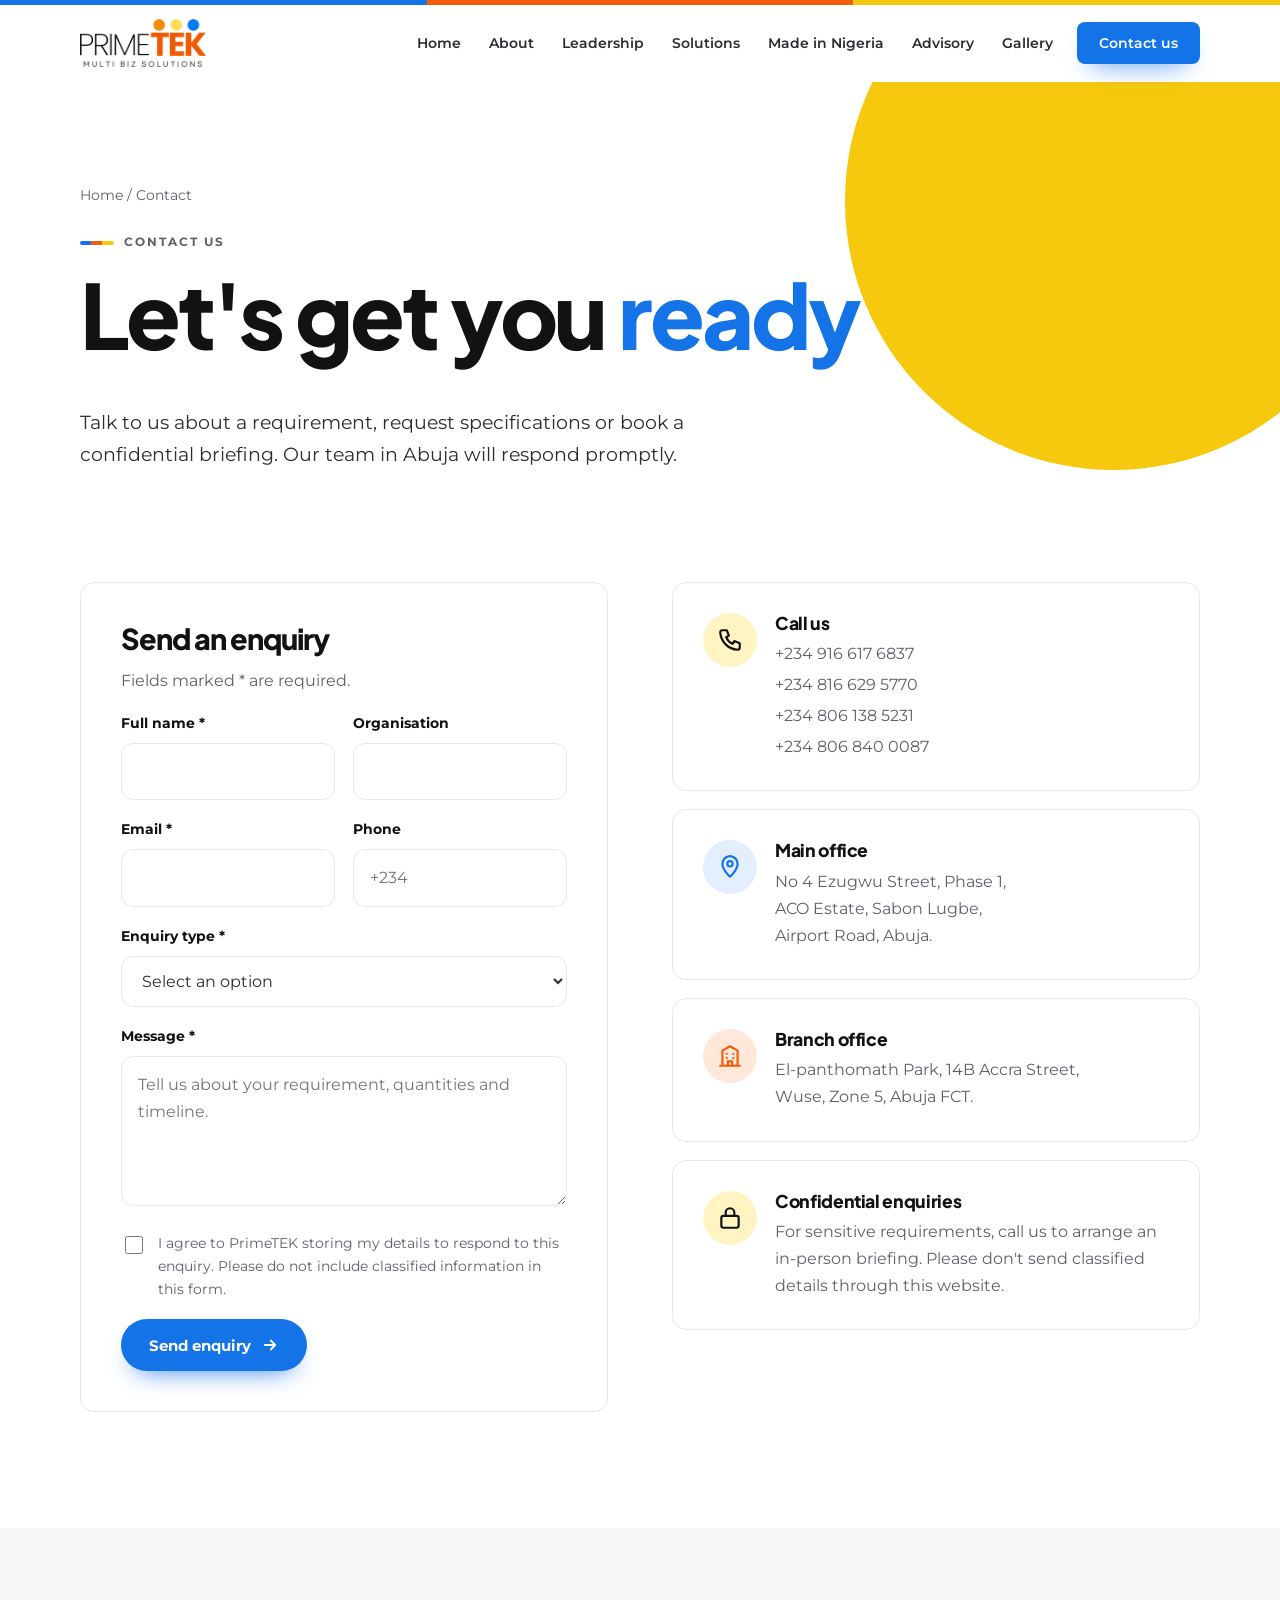
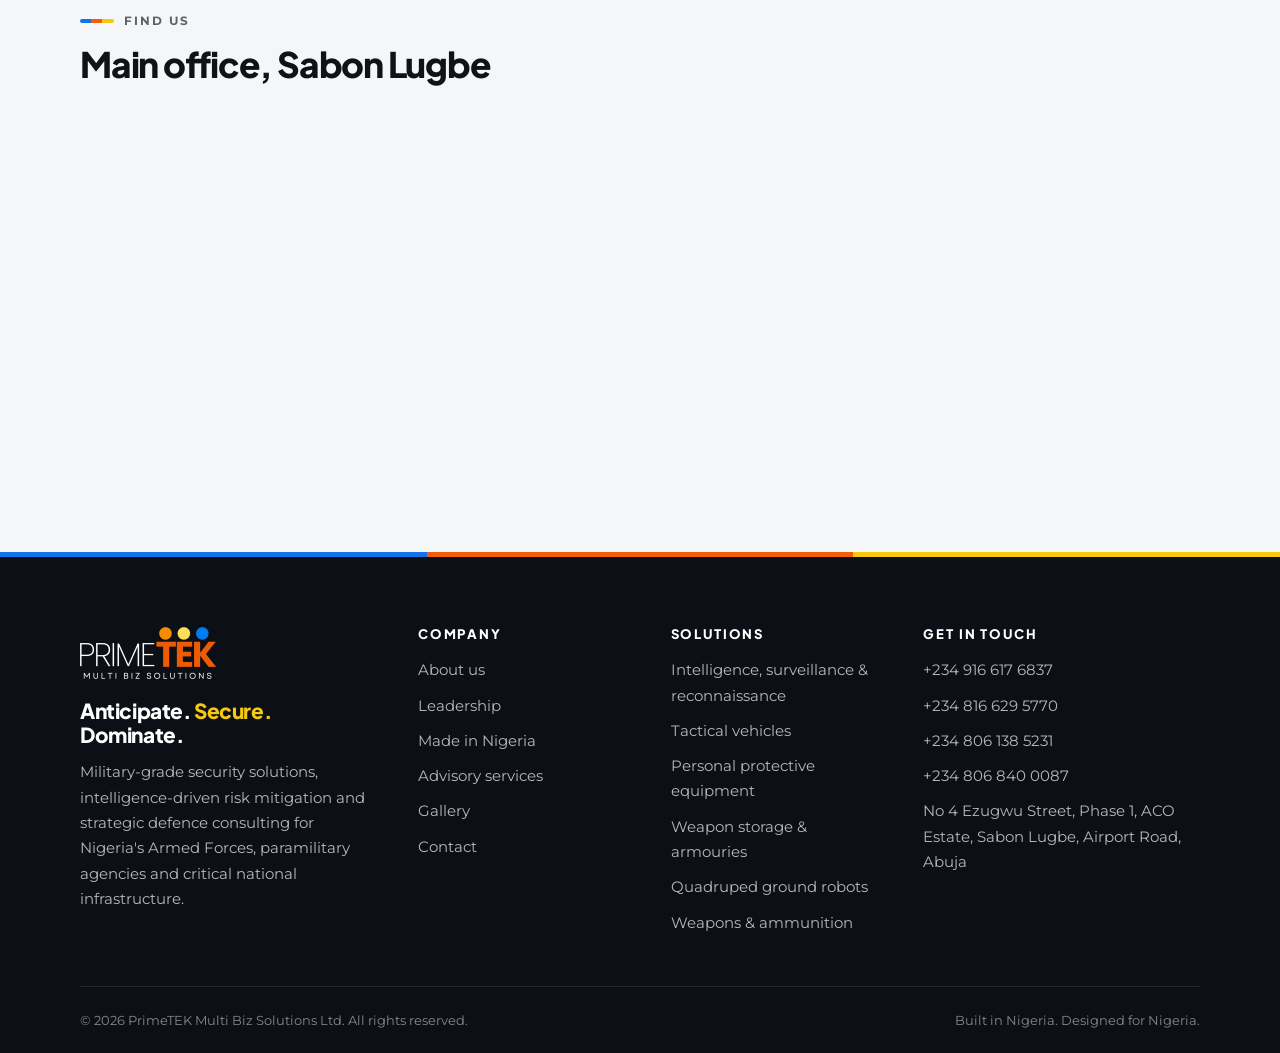
==== contact.html @ e17d9fa5 "Initial commit" ====
<!DOCTYPE html>
<html lang="en" class="no-js">
<head>
  <meta charset="utf-8">
  <meta name="viewport" content="width=device-width, initial-scale=1">
  <title>Contact Us | PrimeTEK Multi Biz Solutions</title>
  <meta name="description" content="Contact PrimeTEK Multi Biz Solutions in Abuja. Main office at ACO Estate, Sabon Lugbe, Airport Road; branch office at Accra Street, Wuse Zone 5.">
  <meta name="theme-color" content="#1473e6">
  <meta property="og:type" content="website">
  <meta property="og:site_name" content="PrimeTEK Multi Biz Solutions">
  <meta property="og:title" content="Contact Us | PrimeTEK Multi Biz Solutions">
  <meta property="og:description" content="Contact PrimeTEK Multi Biz Solutions in Abuja. Main office at ACO Estate, Sabon Lugbe, Airport Road; branch office at Accra Street, Wuse Zone 5.">
  <meta property="og:image" content="assets/img/hero-mrap.webp">
  <link rel="icon" href="assets/img/favicon.svg" type="image/svg+xml">
  <link rel="preconnect" href="https://fonts.googleapis.com">
  <link rel="preconnect" href="https://fonts.gstatic.com" crossorigin>
  <link href="https://fonts.googleapis.com/css2?family=Montserrat:wght@400;500;600;700&family=Plus+Jakarta+Sans:wght@600;700;800&display=swap" rel="stylesheet">
  <link rel="stylesheet" href="assets/css/styles.css">
</head>
<body>
  <a class="skip-link" href="#main">Skip to content</a>
  <div class="tri-rule" aria-hidden="true"></div>
  <header class="site-header">
    <div class="wrap">
      <nav class="nav" aria-label="Primary">
        <a class="brand" href="index.html" aria-label="PrimeTEK Multi Biz Solutions home">
          <img src="assets/img/logo.webp" alt="PrimeTEK Multi Biz Solutions" width="544" height="208">
        </a>
        <button class="menu-toggle" aria-label="Menu" aria-expanded="false" aria-controls="nav-links"><span></span></button>
        <ul class="nav-links" id="nav-links">
          <li><a href="index.html">Home</a></li>
          <li><a href="about.html">About</a></li>
          <li><a href="leadership.html">Leadership</a></li>
          <li class="has-sub"><a href="solutions.html">Solutions</a><ul class="sub-menu"><li><a href="anticipate.html"><strong>Anticipate</strong><span>ISR, drones, satellite &amp; early warning</span></a></li><li><a href="secure.html"><strong>Secure</strong><span>Vehicles, watercraft, PPE &amp; armouries</span></a></li><li><a href="dominate.html"><strong>Dominate</strong><span>Robotics, weapons &amp; ammunition</span></a></li></ul></li>
          <li><a href="manufacturing.html">Made in Nigeria</a></li>
          <li><a href="advisory.html">Advisory</a></li>
          <li><a href="gallery.html">Gallery</a></li>
          <li class="nav-cta"><a class="btn btn-primary" href="contact.html">Contact us</a></li>
        </ul>
      </nav>
    </div>
  </header>

  <main id="main">
    <section class="page-hero">
      <span class="circle circle-yellow" aria-hidden="true"></span>
      <div class="wrap">
        <p class="breadcrumb"><a href="index.html">Home</a> / Contact</p>
        <span class="eyebrow">Contact us</span>
        <h1>Let's get you <span class="hl-blue">ready</span></h1>
        <p class="lead">Talk to us about a requirement, request specifications or book a confidential briefing. Our team in Abuja will respond promptly.</p>
      </div>
    </section>

    <section class="section" style="padding-top:0">
      <div class="wrap grid-2" style="align-items:start">
        <div class="reveal">
          <div class="card" style="padding:clamp(24px,4vw,40px)">
            <h2 style="font-size:1.8rem">Send an enquiry</h2>
            <p class="muted">Fields marked * are required.</p>
            <form class="form" data-contact-form novalidate>
              <div class="row">
                <div class="field">
                  <label for="name">Full name *</label>
                  <input id="name" name="name" type="text" autocomplete="name" required>
                  <p class="err">Please enter your name.</p>
                </div>
                <div class="field">
                  <label for="org">Organisation</label>
                  <input id="org" name="organisation" type="text" autocomplete="organization">
                </div>
              </div>
              <div class="row">
                <div class="field">
                  <label for="email">Email *</label>
                  <input id="email" name="email" type="email" autocomplete="email" required>
                  <p class="err">Please enter a valid email address.</p>
                </div>
                <div class="field">
                  <label for="phone">Phone</label>
                  <input id="phone" name="phone" type="tel" autocomplete="tel" placeholder="+234">
                </div>
              </div>
              <div class="field">
                <label for="topic">Enquiry type *</label>
                <select id="topic" name="topic" required>
                  <option value="">Select an option</option>
                  <option value="procurement">Procurement &amp; quotations</option>
                  <option value="isr">ISR &amp; surveillance systems</option>
                  <option value="counter-uas">Counter-UAS</option>
                  <option value="vehicles">Vehicles &amp; protected mobility</option>
                  <option value="advisory">Advisory &amp; consulting</option>
                  <option value="partnership">Partnership</option>
                  <option value="media">Media &amp; exhibitions</option>
                  <option value="careers">Careers</option>
                  <option value="other">Other</option>
                </select>
                <p class="err">Please choose an enquiry type.</p>
              </div>
              <div class="field">
                <label for="message">Message *</label>
                <textarea id="message" name="message" required placeholder="Tell us about your requirement, quantities and timeline."></textarea>
                <p class="err">Please enter a message.</p>
              </div>
              <label class="consent">
                <input type="checkbox" name="consent" required>
                <span>I agree to PrimeTEK storing my details to respond to this enquiry. Please do not include classified information in this form.</span>
              </label>
              <button class="btn btn-primary" type="submit" style="justify-self:start">Send enquiry <svg viewBox="0 0 24 24" fill="none" stroke="currentColor" stroke-width="2.4" stroke-linecap="round" stroke-linejoin="round" aria-hidden="true"><path d="M5 12h14M13 6l6 6-6 6"/></svg></button>
              <p class="form-note" tabindex="-1" role="status">Thank you. Your enquiry has been received and a member of our team will be in touch shortly.</p>
            </form>
          </div>
        </div>

        <div class="reveal" style="display:grid;gap:18px">
          <div class="card contact-card">
            <div class="icon"><svg viewBox="0 0 24 24" fill="none" stroke="currentColor" stroke-width="2" stroke-linecap="round" stroke-linejoin="round" aria-hidden="true"><path d="M5 3h4l2 5-2.5 1.5a11 11 0 0 0 6 6L16 13l5 2v4a2 2 0 0 1-2 2A17 17 0 0 1 3 5a2 2 0 0 1 2-2z"/></svg></div>
            <div>
              <h3>Call us</h3>
              <div class="phones">
                <a href="tel:+2349166176837">+234 916 617 6837</a>
                <a href="tel:+2348166295770">+234 816 629 5770</a>
                <a href="tel:+2348061385231">+234 806 138 5231</a>
                <a href="tel:+2348068400087">+234 806 840 0087</a>
              </div>
            </div>
          </div>
          <div class="card contact-card">
            <div class="icon blue"><svg viewBox="0 0 24 24" fill="none" stroke="currentColor" stroke-width="2" stroke-linecap="round" stroke-linejoin="round" aria-hidden="true"><path d="M12 21s-7-6.2-7-12a7 7 0 0 1 14 0c0 5.8-7 12-7 12z"/><circle cx="12" cy="9" r="2.5"/></svg></div>
            <div>
              <h3>Main office</h3>
              <p>No 4 Ezugwu Street, Phase 1,<br>ACO Estate, Sabon Lugbe,<br>Airport Road, Abuja.</p>
            </div>
          </div>
          <div class="card contact-card">
            <div class="icon orange"><svg viewBox="0 0 24 24" fill="none" stroke="currentColor" stroke-width="2" stroke-linecap="round" stroke-linejoin="round" aria-hidden="true"><path d="M3 21h18M5 21V7l7-4 7 4v14"/><path d="M9 10h.01M15 10h.01M9 14h.01M15 14h.01M10 21v-4h4v4"/></svg></div>
            <div>
              <h3>Branch office</h3>
              <p>El-panthomath Park, 14B Accra Street,<br>Wuse, Zone 5, Abuja FCT.</p>
            </div>
          </div>
          <div class="card contact-card">
            <div class="icon"><svg viewBox="0 0 24 24" fill="none" stroke="currentColor" stroke-width="2" stroke-linecap="round" stroke-linejoin="round" aria-hidden="true"><rect x="4" y="10" width="16" height="11" rx="2"/><path d="M8 10V7a4 4 0 0 1 8 0v3"/></svg></div>
            <div>
              <h3>Confidential enquiries</h3>
              <p>For sensitive requirements, call us to arrange an in-person briefing. Please don't send classified details through this website.</p>
            </div>
          </div>
        </div>
      </div>
    </section>

    <section class="section-tight bg-soft">
      <div class="wrap">
        <div class="section-head reveal" style="margin-bottom:24px">
          <span class="eyebrow">Find us</span>
          <h2 style="font-size:clamp(1.6rem,3vw,2.2rem)">Main office, Sabon Lugbe</h2>
        </div>
        <iframe class="map-frame reveal" title="Map showing PrimeTEK main office in ACO Estate, Sabon Lugbe, Abuja" loading="lazy" referrerpolicy="no-referrer-when-downgrade" src="https://maps.google.com/maps?q=ACO%20Estate%20Sabon%20Lugbe%20Airport%20Road%20Abuja&amp;z=14&amp;output=embed"></iframe>
      </div>
    </section>
  </main>

  <footer class="site-footer">
    <div class="tri-rule" aria-hidden="true"></div>
    <div class="wrap">
      <div class="footer-grid">
        <div class="footer-brand">
          <img src="assets/img/logo-white.webp" alt="PrimeTEK Multi Biz Solutions" width="544" height="208">
          <p class="motto"><span>Anticipate.</span> <span>Secure.</span> <span>Dominate.</span></p>
          <p>Military-grade security solutions, intelligence-driven risk mitigation and strategic defence consulting for Nigeria's Armed Forces, paramilitary agencies and critical national infrastructure.</p>
        </div>
        <div>
          <h4>Company</h4>
          <ul>
            <li><a href="about.html">About us</a></li>
            <li><a href="leadership.html">Leadership</a></li>
            <li><a href="manufacturing.html">Made in Nigeria</a></li>
            <li><a href="advisory.html">Advisory services</a></li>
            <li><a href="gallery.html">Gallery</a></li>
            <li><a href="contact.html">Contact</a></li>
          </ul>
        </div>
        <div>
          <h4>Solutions</h4>
          <ul>
            <li><a href="anticipate.html">Intelligence, surveillance &amp; reconnaissance</a></li>
            <li><a href="secure.html#vehicles">Tactical vehicles</a></li>
            <li><a href="secure.html#ppe">Personal protective equipment</a></li>
            <li><a href="secure.html#armouries">Weapon storage &amp; armouries</a></li>
            <li><a href="dominate.html#robotics">Quadruped ground robots</a></li>
            <li><a href="dominate.html#weapons">Weapons &amp; ammunition</a></li>
          </ul>
        </div>
        <div>
          <h4>Get in touch</h4>
          <ul>
            <li><a href="tel:+2349166176837">+234 916 617 6837</a></li>
            <li><a href="tel:+2348166295770">+234 816 629 5770</a></li>
            <li><a href="tel:+2348061385231">+234 806 138 5231</a></li>
            <li><a href="tel:+2348068400087">+234 806 840 0087</a></li>
            <li>No 4 Ezugwu Street, Phase 1, ACO Estate, Sabon Lugbe, Airport Road, Abuja</li>
          </ul>
        </div>
      </div>
      <div class="footer-bottom">
        <span>&copy; <span data-year>2026</span> PrimeTEK Multi Biz Solutions Ltd. All rights reserved.</span>
        <span>Built in Nigeria. Designed for Nigeria.</span>
      </div>
    </div>
  </footer>

  <script src="assets/js/main.js" defer></script>
</body>
</html>
---- assets/css/styles.css ----
/* PrimeTEK Multi Biz Solutions — site styles
   Visual language taken from the company brochure: white pages, heavy
   geometric headings with one accent word, large flat circles in yellow,
   blue and orange, and a thin tri-colour rule along the top edge. */

:root {
  --yellow: #f6c90e;
  --yellow-soft: #fff4c2;
  --blue: #1473e6;
  --blue-deep: #0b4fb0;
  --orange: #f25c0a;
  --ink: #111214;
  --ink-2: #2b2d31;
  --muted: #5d6169;
  --line: #e6e7ea;
  --paper: #ffffff;
  --paper-2: #f5f6f8;
  --night: #0c0f16;

  --font-display: "Plus Jakarta Sans", "Segoe UI", system-ui, sans-serif;
  --font-body: "Montserrat", "Segoe UI", system-ui, sans-serif;

  --wrap: 1200px;
  --gutter: clamp(16px, 4vw, 40px);
  --radius: 14px;
  --shadow: 0 18px 40px -22px rgba(17, 18, 20, .35);
  --ease: cubic-bezier(.2, .7, .2, 1);
}

*, *::before, *::after { box-sizing: border-box; }
html { scroll-behavior: smooth; -webkit-text-size-adjust: 100%; }
body {
  margin: 0;
  background: var(--paper);
  color: var(--ink-2);
  font: 400 16px/1.7 var(--font-body);
  overflow-x: hidden;
}
img { max-width: 100%; height: auto; display: block; }
a { color: inherit; }
button, input, select, textarea { font: inherit; color: inherit; }
:focus-visible { outline: 3px solid var(--blue); outline-offset: 3px; border-radius: 4px; }

.skip-link {
  position: absolute; left: 12px; top: -60px; z-index: 200;
  background: var(--ink); color: #fff; padding: 10px 16px; border-radius: 8px; text-decoration: none;
}
.skip-link:focus { top: 12px; }

.wrap { width: 100%; max-width: var(--wrap); margin: 0 auto; padding: 0 var(--gutter); }

/* ---------- Typography ---------- */
h1, h2, h3, h4 {
  font-family: var(--font-display);
  color: var(--ink);
  font-weight: 800;
  letter-spacing: -0.035em;
  line-height: 1.05;
  margin: 0 0 .5em;
}
h1 { font-size: clamp(2.6rem, 7vw, 5.6rem); }
h2 { font-size: clamp(2rem, 4.4vw, 3.3rem); }
h3 { font-size: clamp(1.25rem, 2vw, 1.55rem); letter-spacing: -0.02em; line-height: 1.2; }
h4 { font-size: 1.05rem; letter-spacing: -0.01em; }
p { margin: 0 0 1.1em; }
.lead { font-size: clamp(1.05rem, 1.5vw, 1.2rem); color: var(--ink-2); }
.muted { color: var(--muted); }

.hl-yellow { color: var(--yellow); }
.hl-blue { color: var(--blue); }
.hl-orange { color: var(--orange); }

.eyebrow {
  display: inline-flex; align-items: center; gap: 10px;
  font: 700 .78rem/1 var(--font-body);
  text-transform: uppercase; letter-spacing: .16em;
  color: var(--muted); margin-bottom: 18px;
}
.eyebrow::before {
  content: ""; width: 34px; height: 4px; border-radius: 2px;
  background: linear-gradient(90deg, var(--blue) 0 33%, var(--orange) 33% 66%, var(--yellow) 66%);
}
.on-dark .eyebrow { color: rgba(255,255,255,.7); }

/* ---------- Tri-colour rule ---------- */
.tri-rule {
  height: 5px;
  background: linear-gradient(90deg, var(--blue) 0 33.33%, var(--orange) 33.33% 66.66%, var(--yellow) 66.66%);
}

/* ---------- Header ---------- */
.site-header {
  position: sticky; top: 0; z-index: 100;
  background: rgba(255,255,255,.94);
  backdrop-filter: saturate(1.4) blur(10px);
  -webkit-backdrop-filter: saturate(1.4) blur(10px);
  border-bottom: 1px solid transparent;
  transition: border-color .3s, box-shadow .3s;
}
.site-header.scrolled { border-color: var(--line); box-shadow: 0 8px 24px -18px rgba(0,0,0,.35); }
.nav { display: flex; align-items: center; justify-content: space-between; gap: 20px; height: 76px; }
.brand { display: inline-flex; align-items: center; flex-shrink: 0; }
.brand img { height: 48px; width: auto; }
.nav-links { display: flex; align-items: center; gap: 4px; list-style: none; margin: 0; padding: 0; }
.nav-links a {
  display: block; padding: 10px 12px; border-radius: 8px;
  font: 600 .9rem/1 var(--font-body); text-decoration: none; color: var(--ink-2);
  transition: color .2s, background .2s;
}
.nav-links a:hover { color: var(--blue); background: var(--paper-2); }
.nav-links a[aria-current="page"] { color: var(--blue); }
.nav-links .has-sub { position: relative; }
.sub-menu {
  position: absolute; top: 100%; left: 0; min-width: 250px;
  list-style: none; margin: 0; padding: 8px;
  background: #fff; border: 1px solid var(--line); border-radius: 12px; box-shadow: var(--shadow);
  opacity: 0; visibility: hidden; transform: translateY(6px);
  transition: opacity .2s, transform .2s, visibility .2s;
}
.has-sub:hover .sub-menu, .has-sub:focus-within .sub-menu { opacity: 1; visibility: visible; transform: none; }
.sub-menu a { padding: 11px 12px; font-weight: 500; }
.sub-menu a strong { display: block; font-weight: 700; color: var(--ink); margin-bottom: 4px; }
.sub-menu a span { font-size: .78rem; color: var(--muted); }
.nav-cta { margin-left: 8px; }
.menu-toggle {
  display: none; width: 46px; height: 46px; border: 0; border-radius: 10px;
  background: var(--paper-2); cursor: pointer; position: relative;
}
.menu-toggle span, .menu-toggle span::before, .menu-toggle span::after {
  position: absolute; left: 13px; width: 20px; height: 2px; background: var(--ink); content: ""; transition: transform .25s, top .25s, opacity .2s;
}
.menu-toggle span { top: 22px; }
.menu-toggle span::before { top: -7px; left: 0; }
.menu-toggle span::after { top: 7px; left: 0; }
.menu-open .menu-toggle span { background: transparent; }
.menu-open .menu-toggle span::before { top: 0; transform: rotate(45deg); }
.menu-open .menu-toggle span::after { top: 0; transform: rotate(-45deg); }

@media (max-width: 1080px) {
  .site-header { backdrop-filter: none; -webkit-backdrop-filter: none; background: #fff; }
  .menu-toggle { display: block; }
  .nav-links {
    position: fixed; inset: 76px 0 0 0; flex-direction: column; align-items: stretch; gap: 0;
    background: #fff; padding: 12px var(--gutter) 40px; overflow-y: auto;
    clip-path: inset(0 0 0 100%); visibility: hidden;
    transition: clip-path .35s var(--ease), visibility .35s;
  }
  .menu-open .nav-links { clip-path: inset(0); visibility: visible; }
  .nav-links > li > a { padding: 16px 4px; font-size: 1.05rem; border-bottom: 1px solid var(--line); border-radius: 0; }
  .sub-menu { position: static; opacity: 1; visibility: visible; transform: none; box-shadow: none; border: 0; padding: 0 0 8px 12px; min-width: 0; }
  .sub-menu a span { display: none; }
  .nav-cta { margin: 20px 0 0; }
  .nav-links > li.nav-cta > a { border-radius: 999px; border-bottom: 0; padding: 16px 20px; }
  .nav-cta a { text-align: center; }
  body.menu-open { overflow: hidden; }
}

/* ---------- Buttons ---------- */
.btn {
  display: inline-flex; align-items: center; justify-content: center; gap: 10px;
  padding: 15px 26px; border-radius: 999px; border: 2px solid transparent;
  font: 700 .95rem/1 var(--font-body); text-decoration: none; cursor: pointer;
  transition: transform .2s var(--ease), background .2s, color .2s, border-color .2s, box-shadow .2s;
}
.btn:hover { transform: translateY(-2px); }
.btn svg { width: 18px; height: 18px; transition: transform .2s; }
.btn:hover svg { transform: translateX(3px); }
.btn-primary { background: var(--blue); color: #fff; box-shadow: 0 12px 26px -14px var(--blue); }
.btn-primary:hover { background: var(--blue-deep); }
.btn-yellow { background: var(--yellow); color: var(--ink); }
.btn-yellow:hover { background: #ffd83a; }
.btn-dark { background: var(--ink); color: #fff; }
.btn-outline { border-color: var(--ink); color: var(--ink); background: transparent; }
.btn-outline:hover { background: var(--ink); color: #fff; }
.on-dark .btn-outline { border-color: rgba(255,255,255,.6); color: #fff; }
.on-dark .btn-outline:hover { background: #fff; color: var(--ink); }
.nav-links .btn { padding: 12px 20px; color: #fff; }
.nav-links .btn:hover { color: #fff; background: var(--blue-deep); }
.btn-row { display: flex; flex-wrap: wrap; gap: 12px; }

.text-link {
  display: inline-flex; align-items: center; gap: 8px;
  font-weight: 700; color: var(--blue); text-decoration: none;
}
.text-link svg { width: 16px; height: 16px; transition: transform .2s; }
.text-link:hover svg { transform: translateX(4px); }

/* ---------- Sections ---------- */
section { position: relative; }
.section { padding: clamp(64px, 9vw, 120px) 0; }
.section-tight { padding: clamp(44px, 6vw, 80px) 0; }
.bg-soft { background: var(--paper-2); }
.bg-night { background: var(--night); color: rgba(255,255,255,.82); }
.bg-night h1, .bg-night h2, .bg-night h3, .bg-night h4 { color: #fff; }
.bg-blue { background: var(--blue); color: rgba(255,255,255,.9); }
.bg-blue h2, .bg-blue h3 { color: #fff; }
.bg-yellow { background: var(--yellow); }
.section-head { max-width: 760px; margin-bottom: clamp(36px, 5vw, 60px); }
.section-head.center { margin-left: auto; margin-right: auto; text-align: center; }
.section-head.center .eyebrow { justify-content: center; }
.split-head { display: flex; justify-content: space-between; align-items: flex-end; gap: 30px; flex-wrap: wrap; margin-bottom: clamp(36px, 5vw, 56px); }
.split-head .section-head { margin-bottom: 0; }

.grid-2 { display: grid; grid-template-columns: repeat(2, 1fr); gap: clamp(28px, 5vw, 72px); align-items: center; }
.grid-3 { display: grid; grid-template-columns: repeat(3, 1fr); gap: 24px; }
.grid-4 { display: grid; grid-template-columns: repeat(4, 1fr); gap: 20px; }
@media (max-width: 960px) {
  .grid-3, .grid-4 { grid-template-columns: repeat(2, 1fr); }
  .grid-2 { grid-template-columns: 1fr; }
}
@media (max-width: 600px) { .grid-3, .grid-4 { grid-template-columns: 1fr; } }

/* Oversized bleeding heading, as used at the foot of the brochure's leadership pages */
.bleed-title {
  font: 800 clamp(2.4rem, 8vw, 9rem)/.8 var(--font-display);
  letter-spacing: -0.055em; color: var(--ink);
  white-space: nowrap; margin: 0; overflow: hidden;
  transform: translateY(.14em);
}

/* ---------- Circles ---------- */
.circle { position: absolute; border-radius: 50%; z-index: 0; pointer-events: none; }
.circle-yellow { background: var(--yellow); }
.circle-blue { background: var(--blue); }
.circle-orange { background: var(--orange); }

/* ---------- Hero (home) ---------- */
.hero { overflow: hidden; padding: clamp(40px, 6vw, 70px) 0 clamp(60px, 8vw, 110px); }
.hero-grid { display: grid; grid-template-columns: 1.05fr 1fr; align-items: center; gap: 30px; position: relative; z-index: 1; }
.hero h1 { font-size: clamp(3rem, 8vw, 6.4rem); margin-bottom: .25em; }
.hero h1 .line { display: block; }
.hero .tagline { font: 700 clamp(1.1rem, 2vw, 1.45rem)/1.3 var(--font-display); color: var(--ink); margin-bottom: 22px; letter-spacing: -0.01em; }
.hero .lead { max-width: 520px; margin-bottom: 30px; }
.hero-visual { position: relative; aspect-ratio: 1 / 1; }
.hero-visual .circle-yellow { width: 92%; aspect-ratio: 1; right: -8%; top: 4%; }
.hero-visual .circle-blue { width: 20%; aspect-ratio: 1; left: 2%; bottom: 10%; }
.hero-visual .mrap { position: absolute; z-index: 2; width: 112%; right: -8%; bottom: 8%; filter: drop-shadow(0 30px 30px rgba(0,0,0,.28)); }
.hero-visual .drone { position: absolute; z-index: 3; width: 38%; top: 0; left: -4%; animation: hover 6s ease-in-out infinite; }
.hero-visual .drone.two { width: 22%; top: 12%; left: 40%; animation-delay: -3s; z-index: 1; }
@keyframes hover { 50% { transform: translate(8px, -12px) rotate(-2deg); } }
.hero-badges { display: flex; gap: 28px; flex-wrap: wrap; margin-top: 44px; padding-top: 28px; border-top: 1px solid var(--line); }
.hero-badges div { min-width: 120px; }
.hero-badges strong { display: block; font: 800 1.9rem/1 var(--font-display); color: var(--ink); letter-spacing: -0.03em; }
.hero-badges span { font-size: .82rem; color: var(--muted); }
@media (max-width: 900px) {
  .hero-grid { grid-template-columns: 1fr; }
  .hero-visual { max-width: 520px; width: 100%; margin: 0 auto; }
}

/* ---------- Page hero (inner pages) ---------- */
.page-hero { overflow: hidden; padding: clamp(56px, 8vw, 110px) 0 clamp(56px, 7vw, 96px); }
.page-hero .wrap { position: relative; z-index: 1; }
.page-hero h1 { max-width: 900px; }
.page-hero .lead { max-width: 680px; }
.page-hero .circle { width: clamp(280px, 42vw, 560px); aspect-ratio: 1; right: -8%; top: -30%; }
.page-hero.has-image { color: #fff; min-height: clamp(420px, 60vh, 620px); display: flex; align-items: flex-end; background-color: var(--night); background-size: cover; background-position: center; background-repeat: no-repeat; }
.page-hero.has-image::after {
  content: ""; position: absolute; inset: 0; z-index: 0;
  background: linear-gradient(180deg, rgba(8,10,14,.15) 0%, rgba(8,10,14,.55) 55%, rgba(8,10,14,.88) 100%);
}
.page-hero.has-image h1, .page-hero.has-image .lead { color: #fff; }
.page-hero.has-image .eyebrow { color: rgba(255,255,255,.8); }
.page-hero.has-image .circle { z-index: 1; opacity: .96; mix-blend-mode: normal; }
.breadcrumb { font-size: .85rem; margin-bottom: 18px; color: var(--muted); }
.breadcrumb a { text-decoration: none; }
.breadcrumb a:hover { text-decoration: underline; }
.page-hero.has-image .breadcrumb { color: rgba(255,255,255,.75); }

/* Pillar hero: big word with circle, like the brochure's section dividers */
.pillar-hero { background-color: var(--night); background-size: cover; background-position: center; background-repeat: no-repeat; overflow: hidden; min-height: clamp(460px, 70vh, 680px); display: flex; align-items: center; color: #fff; }
.pillar-hero::after { content: ""; position: absolute; inset: 0; background: linear-gradient(90deg, rgba(8,10,14,.25), rgba(8,10,14,0) 60%); }
.pillar-hero .wrap { position: relative; z-index: 2; }
.pillar-hero .disc {
  position: relative; width: clamp(300px, 44vw, 560px); aspect-ratio: 1; border-radius: 50%;
  display: flex; flex-direction: column; justify-content: center; padding: clamp(28px, 5vw, 70px);
}
.pillar-hero .disc.yellow { background: var(--yellow); color: var(--ink); }
.pillar-hero .disc.blue { background: var(--blue); }
.pillar-hero .disc.orange { background: var(--orange); }
.pillar-hero .disc h1 { color: inherit; font-size: clamp(3rem, 8.5vw, 6.6rem); margin: 0 0 .2em -0.05em; }
.pillar-hero .disc.yellow h1 { color: var(--ink); }
.pillar-hero .disc p { font-size: clamp(.92rem, 1.3vw, 1.05rem); margin: 0; max-width: 380px; }
.pillar-hero .breadcrumb { color: inherit; opacity: .8; margin-bottom: 10px; }

/* ---------- Cards ---------- */
.card {
  position: relative; background: #fff; border: 1px solid var(--line); border-radius: var(--radius);
  padding: 30px; transition: transform .3s var(--ease), box-shadow .3s, border-color .3s;
}
.card:hover { transform: translateY(-4px); box-shadow: var(--shadow); border-color: transparent; }
.card h3 { margin-bottom: 12px; }
.card p:last-child { margin-bottom: 0; }
.card .icon {
  width: 54px; height: 54px; border-radius: 50%; display: grid; place-items: center; margin-bottom: 22px;
  background: var(--yellow-soft); color: var(--ink);
}
.card .icon svg { width: 26px; height: 26px; }
.card .icon.blue { background: #e3efff; color: var(--blue); }
.card .icon.orange { background: #ffe7d9; color: var(--orange); }
.card .num { font: 800 .85rem/1 var(--font-display); color: var(--muted); letter-spacing: .1em; margin-bottom: 16px; display: block; }
.card-link { text-decoration: none; display: block; color: inherit; }
.card-link .text-link { margin-top: 8px; }

/* Pillar cards (home / solutions) */
.pillars { display: grid; grid-template-columns: repeat(3, 1fr); gap: 22px; }
.pillar {
  position: relative; overflow: hidden; border-radius: 20px; min-height: 480px;
  display: flex; flex-direction: column; justify-content: flex-end; padding: 32px; color: #fff; text-decoration: none;
  isolation: isolate;
}
.pillar img { position: absolute; inset: 0; width: 100%; height: 100%; object-fit: cover; z-index: -2; transition: transform .8s var(--ease); }
.pillar::after { content: ""; position: absolute; inset: 0; z-index: -1; background: linear-gradient(180deg, rgba(0,0,0,.05) 0%, rgba(0,0,0,.35) 35%, rgba(0,0,0,.9) 70%); }
.pillar:hover img { transform: scale(1.06); }
.pillar .tag {
  position: absolute; top: 26px; left: 26px; width: 92px; height: 92px; border-radius: 50%;
  display: grid; place-items: center; font: 800 1.6rem/1 var(--font-display); color: var(--ink);
}
.pillar h3 { color: #fff; font-size: clamp(2rem, 3vw, 2.6rem); letter-spacing: -0.04em; margin-bottom: 10px; }
.pillar p { font-size: .95rem; color: rgba(255,255,255,.85); margin-bottom: 18px; }
.pillar ul { list-style: none; margin: 0 0 20px; padding: 0; display: flex; flex-wrap: wrap; gap: 6px; }
.pillar li { font-size: .75rem; font-weight: 600; padding: 6px 10px; border-radius: 999px; background: rgba(255,255,255,.14); backdrop-filter: blur(6px); }
.pillar .go { font-weight: 700; display: inline-flex; align-items: center; gap: 8px; }
.pillar .go svg { width: 16px; height: 16px; }
@media (max-width: 960px) { .pillars { grid-template-columns: 1fr; } .pillar { min-height: 420px; } }

/* ---------- Media blocks ---------- */
.media { position: relative; }
.media img.photo { border-radius: 20px; width: 100%; object-fit: cover; box-shadow: var(--shadow); position: relative; z-index: 1; }
.media .circle { width: 70%; aspect-ratio: 1; z-index: 0; }
.media .circle.tl { top: -12%; left: -12%; }
.media .circle.br { bottom: -12%; right: -10%; }
.media .circle.bl { bottom: -14%; left: -10%; }
.media .circle.tr { top: -14%; right: -10%; }
.media.cutout { display: grid; place-items: center; min-height: 360px; }
.media.cutout img { position: relative; z-index: 1; width: 100%; max-width: 560px; filter: drop-shadow(0 26px 30px rgba(0,0,0,.22)); }
.media.cutout .circle { width: 78%; left: 50%; top: 50%; transform: translate(-50%, -50%); }
.media.on-white img { mix-blend-mode: multiply; filter: none; }

/* ---------- Lists ---------- */
.checks { list-style: none; margin: 0 0 24px; padding: 0; display: grid; gap: 12px; }
.checks li { position: relative; padding-left: 34px; line-height: 1.55; }
.checks li::before {
  content: ""; position: absolute; left: 0; top: 2px; width: 22px; height: 22px; border-radius: 50%;
  background: var(--yellow) url("data:image/svg+xml,%3Csvg xmlns='http://www.w3.org/2000/svg' viewBox='0 0 24 24' fill='none' stroke='%23111214' stroke-width='3.2' stroke-linecap='round' stroke-linejoin='round'%3E%3Cpath d='M5 12.5l4.5 4.5L19 7.5'/%3E%3C/svg%3E") center / 13px no-repeat;
}
.checks.blue li::before { background-color: var(--blue); background-image: url("data:image/svg+xml,%3Csvg xmlns='http://www.w3.org/2000/svg' viewBox='0 0 24 24' fill='none' stroke='%23ffffff' stroke-width='3.2' stroke-linecap='round' stroke-linejoin='round'%3E%3Cpath d='M5 12.5l4.5 4.5L19 7.5'/%3E%3C/svg%3E"); }
.checks.orange li::before { background-color: var(--orange); background-image: url("data:image/svg+xml,%3Csvg xmlns='http://www.w3.org/2000/svg' viewBox='0 0 24 24' fill='none' stroke='%23ffffff' stroke-width='3.2' stroke-linecap='round' stroke-linejoin='round'%3E%3Cpath d='M5 12.5l4.5 4.5L19 7.5'/%3E%3C/svg%3E"); }
.checks.two-col { grid-template-columns: repeat(2, 1fr); gap: 12px 28px; }
@media (max-width: 600px) { .checks.two-col { grid-template-columns: 1fr; } }
.label { font: 800 .8rem/1 var(--font-display); text-transform: uppercase; letter-spacing: .14em; color: var(--ink); margin: 26px 0 14px; display: block; }

/* ---------- Product feature rows ---------- */
.product { padding: clamp(56px, 8vw, 110px) 0; border-top: 1px solid var(--line); scroll-margin-top: 90px; }
.product:first-of-type { border-top: 0; }
.product .grid-2 { align-items: center; }
.product.flip .media { order: -1; }
@media (max-width: 960px) { .product.flip .media { order: 0; } }
.product h2 { font-size: clamp(1.9rem, 3.6vw, 2.8rem); }
.spec-strip { display: flex; flex-wrap: wrap; gap: 10px; margin: 6px 0 22px; }
.spec-strip span { font: 700 .78rem/1 var(--font-body); padding: 9px 14px; border-radius: 999px; background: var(--paper-2); border: 1px solid var(--line); color: var(--ink); }

/* Sub navigation chips on pillar pages */
.subnav { position: sticky; top: 76px; z-index: 50; background: rgba(255,255,255,.96); border-bottom: 1px solid var(--line); backdrop-filter: blur(8px); }
.subnav ul { display: flex; gap: 6px; list-style: none; margin: 0; padding: 12px 0; overflow-x: auto; scrollbar-width: none; }
.subnav ul::-webkit-scrollbar { display: none; }
.subnav a { display: block; white-space: nowrap; padding: 9px 16px; border-radius: 999px; font: 600 .85rem/1 var(--font-body); text-decoration: none; color: var(--ink-2); border: 1px solid var(--line); transition: background .2s, color .2s, border-color .2s; }
.subnav a:hover, .subnav a.active { background: var(--ink); color: #fff; border-color: var(--ink); }

/* ---------- Stats ---------- */
.stats { display: grid; grid-template-columns: repeat(4, 1fr); gap: 0; border-top: 1px solid rgba(255,255,255,.18); }
.stats > div { padding: 34px 26px 6px 0; }
.stats strong { display: block; font: 800 clamp(2.4rem, 5vw, 3.8rem)/1 var(--font-display); letter-spacing: -0.045em; color: #fff; margin-bottom: 10px; }
.stats span { font-size: .9rem; color: rgba(255,255,255,.72); }
.stats.light { border-color: var(--line); }
.stats.light strong { color: var(--ink); }
.stats.light span { color: var(--muted); }
@media (max-width: 800px) { .stats { grid-template-columns: repeat(2, 1fr); } }

/* ---------- Quote / statement ---------- */
.statement { font: 800 clamp(1.6rem, 3.6vw, 2.8rem)/1.18 var(--font-display); letter-spacing: -0.03em; color: var(--ink); max-width: 1000px; margin: 0; }
.statement em { font-style: normal; color: var(--blue); }
.bg-night .statement, .bg-blue .statement { color: #fff; }
.bg-night .statement em { color: var(--yellow); }

/* ---------- Leadership ---------- */
.chair { display: grid; grid-template-columns: .85fr 1.15fr; gap: clamp(30px, 6vw, 80px); align-items: center; }
.chair-photo { position: relative; }
.chair-photo .circle { width: 88%; aspect-ratio: 1; left: -10%; bottom: -8%; }
.chair-photo img { position: relative; z-index: 1; border-radius: 20px; width: 100%; aspect-ratio: 4 / 5; object-fit: cover; object-position: top; box-shadow: var(--shadow); }
.chair .role { font: 700 .95rem/1 var(--font-body); color: var(--orange); margin-bottom: 14px; display: block; }
@media (max-width: 900px) { .chair { grid-template-columns: 1fr; } .chair-photo { max-width: 440px; } }

.org { display: grid; gap: 22px; }
.org-level { display: grid; gap: 18px; justify-content: center; }
.org-level.l1 { grid-template-columns: minmax(0, 360px); }
.org-level.l2 { grid-template-columns: repeat(2, minmax(0, 360px)); }
.org-level.l3 { grid-template-columns: repeat(3, minmax(0, 1fr)); }
@media (max-width: 900px) { .org-level.l3 { grid-template-columns: repeat(2, minmax(0, 1fr)); } }
@media (max-width: 640px) { .org-level.l2, .org-level.l3 { grid-template-columns: 1fr; } }
.org-connector { width: 2px; height: 28px; background: var(--line); margin: -8px auto; }
.person {
  display: flex; gap: 16px; align-items: center; text-align: left;
  background: #fff; border: 1px solid var(--line); border-radius: 16px; padding: 20px;
  transition: transform .3s var(--ease), box-shadow .3s;
}
.person:hover { transform: translateY(-3px); box-shadow: var(--shadow); }
.avatar {
  flex-shrink: 0; width: 64px; height: 64px; border-radius: 50%; display: grid; place-items: center;
  font: 800 1.2rem/1 var(--font-display); color: var(--ink); background: var(--yellow); overflow: hidden;
}
.avatar img { width: 100%; height: 100%; object-fit: cover; object-position: top; }
.avatar.blue { background: var(--blue); color: #fff; }
.avatar.orange { background: var(--orange); color: #fff; }
.person h3 { font-size: 1.08rem; margin: 0 0 4px; }
.person p { margin: 0; font-size: .85rem; color: var(--muted); line-height: 1.45; }
.person.featured { border-color: var(--yellow); box-shadow: inset 0 0 0 1px var(--yellow); }

.role-card h3 { font-size: 1.2rem; margin-bottom: 4px; }
.role-card .role { font-size: .85rem; font-weight: 700; color: var(--blue); display: block; margin-bottom: 14px; }
.role-card p { font-size: .94rem; }
.role-card .avatar { margin-bottom: 18px; }

/* ---------- Timeline ---------- */
.timeline { list-style: none; margin: 0; padding: 0; position: relative; }
.timeline::before { content: ""; position: absolute; left: 11px; top: 8px; bottom: 8px; width: 2px; background: var(--line); }
.timeline li { position: relative; padding: 0 0 30px 48px; }
.timeline li::before { content: ""; position: absolute; left: 0; top: 4px; width: 24px; height: 24px; border-radius: 50%; background: #fff; border: 5px solid var(--yellow); }
.timeline li:nth-child(3n+2)::before { border-color: var(--blue); }
.timeline li:nth-child(3n)::before { border-color: var(--orange); }
.timeline h4 { margin-bottom: 4px; }
.timeline p { margin: 0; color: var(--muted); font-size: .95rem; }

/* ---------- Tables ---------- */
.table-wrap { overflow-x: auto; border-radius: 16px; border: 1px solid var(--line); background: #fff; }
table { width: 100%; border-collapse: collapse; min-width: 560px; font-size: .95rem; }
thead th {
  background: var(--blue); color: #fff; text-align: left; font: 700 .8rem/1.2 var(--font-body);
  text-transform: uppercase; letter-spacing: .08em; padding: 16px 20px;
}
tbody td { padding: 15px 20px; border-top: 1px solid var(--line); vertical-align: middle; }
tbody tr:nth-child(even) td { background: #fafbfc; }
tbody tr:hover td { background: var(--yellow-soft); }
td.sn { width: 70px; color: var(--muted); font-weight: 700; }
td.cap { font-weight: 700; color: var(--ink); white-space: nowrap; }
.cat { display: inline-block; font-size: .72rem; font-weight: 700; padding: 5px 10px; border-radius: 999px; background: var(--paper-2); color: var(--muted); white-space: nowrap; }
.cat.uas { background: #e3efff; color: var(--blue-deep); }
.cat.mun { background: #ffe7d9; color: #b3420a; }
.cat.sys { background: var(--yellow-soft); color: #7a6100; }
.filters { display: flex; flex-wrap: wrap; gap: 8px; margin-bottom: 22px; }
.filter {
  border: 1px solid var(--line); background: #fff; border-radius: 999px; padding: 10px 18px;
  font: 600 .85rem/1 var(--font-body); cursor: pointer; transition: background .2s, color .2s, border-color .2s;
}
.filter:hover { border-color: var(--ink); }
.filter[aria-pressed="true"] { background: var(--ink); color: #fff; border-color: var(--ink); }

/* ---------- Gallery ---------- */
.gallery { columns: 3 280px; column-gap: 16px; }
.gallery figure { break-inside: avoid; margin: 0 0 16px; position: relative; border-radius: 14px; overflow: hidden; cursor: zoom-in; background: var(--paper-2); }
.gallery figure[hidden] { display: none; }
.gallery img { width: 100%; height: auto; transition: transform .6s var(--ease); }
.gallery figure:hover img { transform: scale(1.04); }
.gallery figcaption {
  position: absolute; left: 0; right: 0; bottom: 0; padding: 30px 16px 14px; color: #fff; font-size: .85rem; font-weight: 600;
  background: linear-gradient(180deg, transparent, rgba(0,0,0,.75)); opacity: 0; transform: translateY(8px); transition: opacity .3s, transform .3s;
}
.gallery figure:hover figcaption, .gallery figure:focus-visible figcaption { opacity: 1; transform: none; }
@media (hover: none) { .gallery figcaption { opacity: 1; transform: none; } }

.strip { display: grid; grid-template-columns: repeat(6, 1fr); gap: 12px; }
.strip a { display: block; border-radius: 12px; overflow: hidden; aspect-ratio: 1; }
.strip img { width: 100%; height: 100%; object-fit: cover; transition: transform .6s var(--ease); }
.strip a:hover img { transform: scale(1.07); }
@media (max-width: 800px) { .strip { grid-template-columns: repeat(3, 1fr); } }

.lightbox {
  position: fixed; inset: 0; z-index: 300; background: rgba(8,10,14,.94);
  display: none; align-items: center; justify-content: center; padding: 60px 16px;
}
.lightbox.open { display: flex; }
.lightbox img { max-width: min(1200px, 100%); max-height: 80vh; border-radius: 10px; object-fit: contain; }
.lightbox .cap { position: absolute; bottom: 20px; left: 16px; right: 16px; text-align: center; color: rgba(255,255,255,.85); font-size: .9rem; }
.lightbox button {
  position: absolute; width: 48px; height: 48px; border-radius: 50%; border: 0; cursor: pointer;
  background: rgba(255,255,255,.12); color: #fff; display: grid; place-items: center;
}
.lightbox button:hover { background: var(--blue); }
.lightbox button svg { width: 22px; height: 22px; }
.lightbox .close { top: 16px; right: 16px; }
.lightbox .prev { left: 16px; top: 50%; transform: translateY(-50%); }
.lightbox .next { right: 16px; top: 50%; transform: translateY(-50%); }

/* ---------- CTA band ---------- */
.cta-band { overflow: hidden; }
.cta-band .inner {
  position: relative; overflow: hidden; border-radius: 28px; background: var(--ink); color: rgba(255,255,255,.82);
  padding: clamp(40px, 6vw, 80px); isolation: isolate;
}
.cta-band .inner .circle-yellow { width: 420px; aspect-ratio: 1; right: -120px; top: -160px; z-index: -1; }
.cta-band .inner .circle-blue { width: 180px; aspect-ratio: 1; right: 220px; bottom: -110px; z-index: -1; }
.cta-band h2 { color: #fff; max-width: 640px; }
.cta-band p { max-width: 560px; }

/* ---------- Forms ---------- */
.form { display: grid; gap: 18px; }
.form .row { display: grid; grid-template-columns: 1fr 1fr; gap: 18px; }
@media (max-width: 640px) { .form .row { grid-template-columns: 1fr; } }
.field label { display: block; font-weight: 700; font-size: .85rem; color: var(--ink); margin-bottom: 8px; }
.field input, .field select, .field textarea {
  width: 100%; padding: 14px 16px; border-radius: 12px; border: 1.5px solid var(--line); background: #fff;
  transition: border-color .2s, box-shadow .2s;
}
.field textarea { min-height: 150px; resize: vertical; }
.field input:focus, .field select:focus, .field textarea:focus { outline: none; border-color: var(--blue); box-shadow: 0 0 0 4px rgba(20,115,230,.14); }
.field .err { display: none; color: #c22; font-size: .8rem; margin-top: 6px; }
.field.invalid input, .field.invalid select, .field.invalid textarea { border-color: #d33; }
.field.invalid .err { display: block; }
.consent { display: flex; gap: 12px; align-items: flex-start; font-size: .85rem; color: var(--muted); }
.consent input { margin-top: 4px; width: 18px; height: 18px; accent-color: var(--blue); flex-shrink: 0; }
.form-note { padding: 16px 18px; border-radius: 12px; background: #e9f7ee; color: #17602f; font-weight: 600; display: none; }
.form-note.show { display: block; }

.contact-card { display: flex; gap: 18px; align-items: flex-start; }
.contact-card .icon { flex-shrink: 0; margin: 0; }
.contact-card h3 { font-size: 1.1rem; margin-bottom: 6px; }
.contact-card p, .contact-card a { margin: 0; color: var(--muted); text-decoration: none; }
.contact-card a:hover { color: var(--blue); }
.phones { display: grid; gap: 4px; }
.map-frame { border: 0; width: 100%; height: 100%; min-height: 360px; border-radius: 20px; filter: grayscale(.2); }

/* ---------- FAQ ---------- */
.faq details { border-bottom: 1px solid var(--line); }
.faq summary {
  list-style: none; cursor: pointer; padding: 22px 44px 22px 0; position: relative;
  font: 700 1.08rem/1.35 var(--font-display); color: var(--ink); letter-spacing: -0.01em;
}
.faq summary::-webkit-details-marker { display: none; }
.faq summary::after {
  content: ""; position: absolute; right: 4px; top: 50%; width: 26px; height: 26px; margin-top: -13px; border-radius: 50%;
  background: var(--yellow) url("data:image/svg+xml,%3Csvg xmlns='http://www.w3.org/2000/svg' viewBox='0 0 24 24' fill='none' stroke='%23111214' stroke-width='3' stroke-linecap='round'%3E%3Cpath d='M12 6v12M6 12h12'/%3E%3C/svg%3E") center / 14px no-repeat;
  transition: transform .3s;
}
.faq details[open] summary::after { transform: rotate(45deg); }
.faq details p { padding-right: 44px; color: var(--muted); }

/* ---------- Process ---------- */
.process { counter-reset: step; display: grid; grid-template-columns: repeat(4, 1fr); gap: 20px; }
.process li { list-style: none; position: relative; padding-top: 70px; }
.process li::before {
  counter-increment: step; content: counter(step, decimal-leading-zero);
  position: absolute; top: 0; left: 0; width: 52px; height: 52px; border-radius: 50%;
  display: grid; place-items: center; font: 800 1rem/1 var(--font-display); background: var(--yellow); color: var(--ink);
}
.process li:nth-child(2)::before { background: var(--blue); color: #fff; }
.process li:nth-child(3)::before { background: var(--orange); color: #fff; }
.process li:nth-child(4)::before { background: var(--ink); color: #fff; }
.process li::after { content: ""; position: absolute; top: 26px; left: 64px; right: 10px; height: 2px; background: var(--line); }
.process li:last-child::after { display: none; }
.process h3 { font-size: 1.15rem; margin-bottom: 8px; }
.process p { font-size: .93rem; color: var(--muted); margin: 0; }
.bg-night .process p { color: rgba(255,255,255,.7); }
.bg-night .process li::after { background: rgba(255,255,255,.18); }
@media (max-width: 900px) { .process { grid-template-columns: repeat(2, 1fr); padding: 0; } .process li::after { display: none; } }
@media (max-width: 560px) { .process { grid-template-columns: 1fr; } }
ol.process { padding: 0; margin: 0; }

/* ---------- Footer ---------- */
.site-footer { background: var(--night); color: rgba(255,255,255,.7); padding-top: 0; font-size: .93rem; }
.footer-grid { display: grid; grid-template-columns: 1.4fr 1fr 1fr 1.3fr; gap: 40px; padding: 70px 0 50px; }
.footer-grid h4 { color: #fff; font-size: .82rem; text-transform: uppercase; letter-spacing: .14em; margin-bottom: 18px; }
.footer-grid ul { list-style: none; margin: 0; padding: 0; display: grid; gap: 10px; }
.footer-grid a { text-decoration: none; color: rgba(255,255,255,.7); transition: color .2s; }
.footer-grid a:hover { color: var(--yellow); }
.footer-brand img { height: 52px; width: auto; margin-bottom: 20px; }
.footer-brand .motto { font: 800 1.3rem/1.2 var(--font-display); color: #fff; letter-spacing: -0.02em; margin-bottom: 12px; }
.footer-brand .motto span:nth-child(2) { color: var(--yellow); }
.footer-bottom { border-top: 1px solid rgba(255,255,255,.1); padding: 22px 0; display: flex; justify-content: space-between; gap: 16px; flex-wrap: wrap; font-size: .82rem; color: rgba(255,255,255,.5); }
.footer-bottom a { color: inherit; }
@media (max-width: 900px) { .footer-grid { grid-template-columns: 1fr 1fr; } }
@media (max-width: 560px) { .footer-grid { grid-template-columns: 1fr; } }

/* ---------- Misc ---------- */
.badge-row { display: flex; flex-wrap: wrap; gap: 10px; }
.badge { display: inline-flex; align-items: center; gap: 8px; padding: 10px 16px; border-radius: 999px; background: #fff; border: 1px solid var(--line); font-weight: 700; font-size: .85rem; color: var(--ink); }
.badge i { width: 10px; height: 10px; border-radius: 50%; background: var(--yellow); }
.badge.blue i { background: var(--blue); }
.badge.orange i { background: var(--orange); }

.notice { font-size: .82rem; color: var(--muted); border-left: 4px solid var(--yellow); padding: 6px 0 6px 14px; margin-top: 18px; }

.not-found { min-height: 70vh; display: grid; place-items: center; text-align: center; overflow: hidden; }
.not-found .big { font: 800 clamp(7rem, 24vw, 16rem)/.9 var(--font-display); letter-spacing: -0.06em; color: var(--ink); margin: 0; }
.not-found .big span { color: var(--yellow); }

/* Reveal on scroll */
.reveal { opacity: 0; transform: translateY(24px); transition: opacity .8s var(--ease), transform .8s var(--ease); }
.reveal.in { opacity: 1; transform: none; }
.no-js .reveal { opacity: 1; transform: none; }

@media (prefers-reduced-motion: reduce) {
  html { scroll-behavior: auto; }
  *, *::before, *::after { animation: none !important; transition: none !important; }
  .reveal { opacity: 1; transform: none; }
}

.bg-night .card { background: #161a23; border-color: #232838; }
.bg-night .card p { color: rgba(255,255,255,.72); }
.sr-only { position: absolute; width: 1px; height: 1px; padding: 0; margin: -1px; overflow: hidden; clip: rect(0 0 0 0); white-space: nowrap; border: 0; }
main { overflow-x: clip; }
.grid-2 > *, .grid-3 > *, .grid-4 > * { min-width: 0; }
.stats.compact strong { font-size: clamp(1.8rem, 3vw, 2.4rem); }
.stats.compact > div { padding-right: 14px; }
@media (max-width: 600px) {
  .pillar-hero .disc { width: 100%; aspect-ratio: auto; border-radius: 28px; padding: 32px 24px; }
  .pillar-hero { min-height: 0; padding: 120px 0 40px; align-items: flex-end; }
}
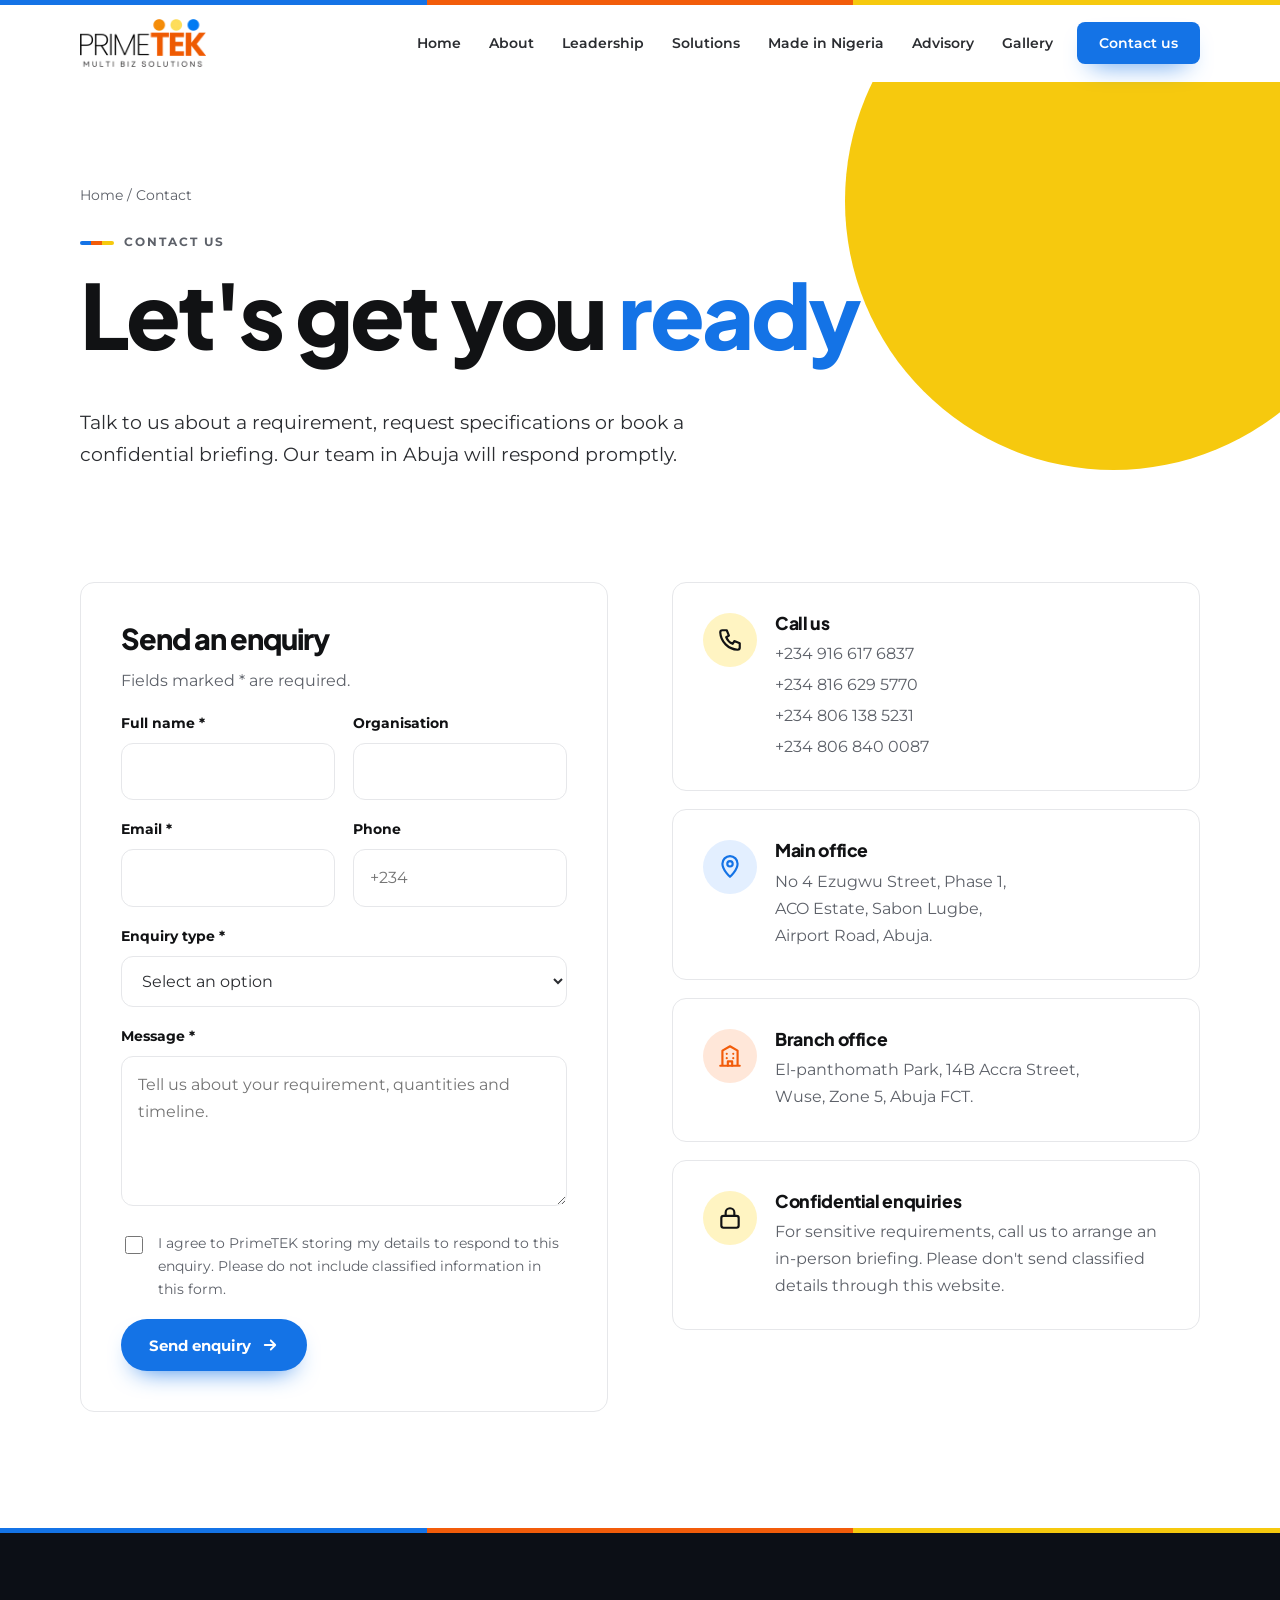
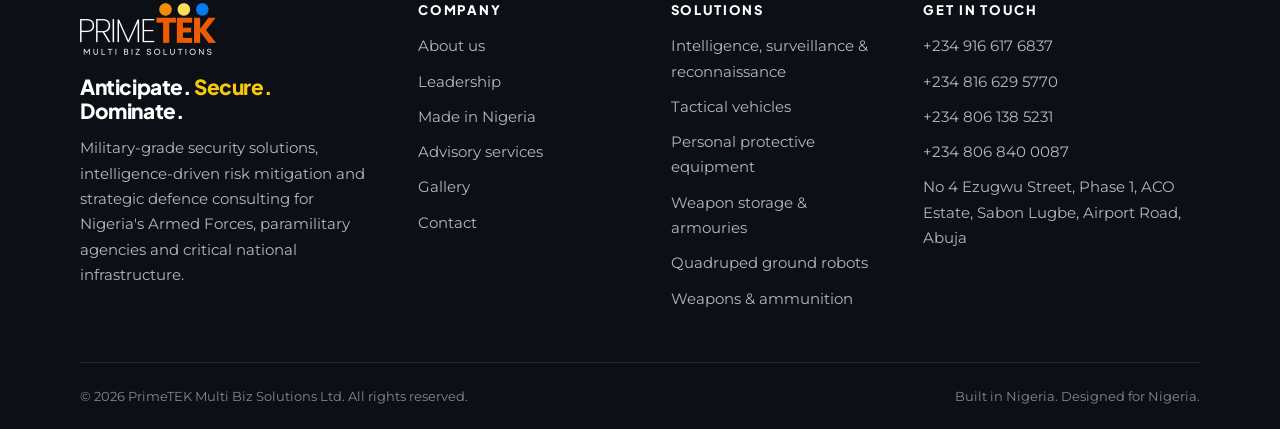
==== commit 396d7abd: "remove map" ====
--- a/contact.html
+++ b/contact.html
@@ -150,15 +150,6 @@
       </div>
     </section>
 
-    <section class="section-tight bg-soft">
-      <div class="wrap">
-        <div class="section-head reveal" style="margin-bottom:24px">
-          <span class="eyebrow">Find us</span>
-          <h2 style="font-size:clamp(1.6rem,3vw,2.2rem)">Main office, Sabon Lugbe</h2>
-        </div>
-        <iframe class="map-frame reveal" title="Map showing PrimeTEK main office in ACO Estate, Sabon Lugbe, Abuja" loading="lazy" referrerpolicy="no-referrer-when-downgrade" src="https://maps.google.com/maps?q=ACO%20Estate%20Sabon%20Lugbe%20Airport%20Road%20Abuja&amp;z=14&amp;output=embed"></iframe>
-      </div>
-    </section>
   </main>
 
   <footer class="site-footer">
